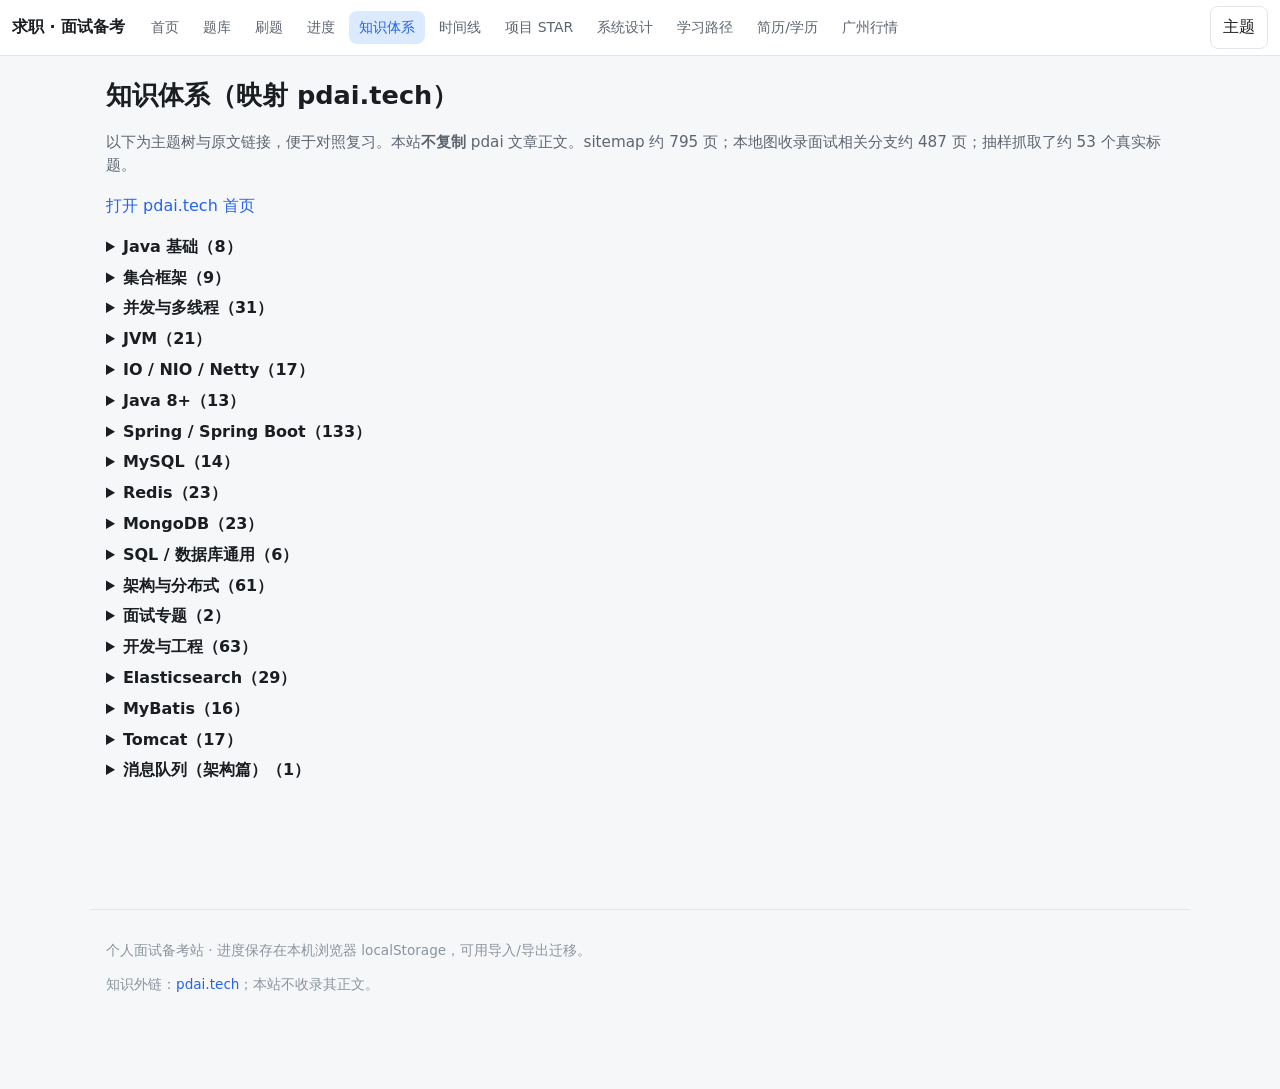
==== knowledge.html @ 30c990af "Interview prep static site" ====
<!DOCTYPE html>
<html lang="zh-Hans">
<head>
<meta charset="utf-8"/>
<meta name="viewport" content="width=device-width, initial-scale=1"/>
<title>知识体系 · 面试备考</title>
<link rel="stylesheet" href="./css/style.css"/>
</head>
<body>
<nav class="nav">
  <a class="brand" href="./index.html">求职<span> · 面试备考</span></a>
  <div class="links">
    <a href="./index.html">首页</a>
    <a href="./questions.html">题库</a>
    <a href="./practice.html">刷题</a>
    <a href="./progress.html">进度</a>
    <a href="./knowledge.html">知识体系</a>
    <a href="./guide/timeline.html">时间线</a>
    <a href="./guide/projects.html">项目 STAR</a>
    <a href="./guide/system-design.html">系统设计</a>
    <a href="./guide/study-path.html">学习路径</a>
    <a href="./guide/resume.html">简历/学历</a>
    <a href="./guide/job-market.html">广州行情</a>
  </div>
  <div class="tools"><button type="button" class="ghost" id="themeBtn">主题</button></div>
</nav>
<main class="wrap">

<h1>知识体系（映射 pdai.tech）</h1>
<p class="muted">以下为主题树与原文链接，便于对照复习。本站<strong>不复制</strong> pdai 文章正文。sitemap 约 795 页；本地图收录面试相关分支约 <span id="kCount"></span> 页；抽样抓取了约 53 个真实标题。</p>
<p><a href="https://pdai.tech/" target="_blank" rel="noopener">打开 pdai.tech 首页</a></p>
<div class="tree" id="tree"></div>

</main>
<div class="footer wrap">
  <p>个人面试备考站 · 进度保存在本机浏览器 localStorage，可用导入/导出迁移。</p>
  <p>知识外链：<a href="https://pdai.tech/" target="_blank" rel="noopener">pdai.tech</a>；本站不收录其正文。</p>
</div>

<script src="./data/questions.js"></script>
<script src="./data/guide.js"></script>
<script src="./data/knowledge.js"></script>
<script src="./js/storage.js"></script>
<script src="./js/common.js"></script>
<script src="./js/knowledge.js"></script>
<script>
document.getElementById('themeBtn')?.addEventListener('click', () => {
  const cur = AppCommon.state.settings.theme || 'system';
  const next = cur === 'light' ? 'dark' : cur === 'dark' ? 'system' : 'light';
  AppCommon.setTheme(next);
  AppCommon.toast('主题：' + ({light:'浅色',dark:'深色',system:'跟随系统'})[next]);
});
</script>
</body>
</html>
---- css/style.css ----
:root {
  --bg: #f6f7f9;
  --bg-elev: #ffffff;
  --text: #1a1d21;
  --text2: #5c6570;
  --text3: #8b949e;
  --border: #e2e5ea;
  --accent: #2563eb;
  --accent-soft: #dbeafe;
  --danger: #dc2626;
  --warn: #d97706;
  --success: #059669;
  --radius: 12px;
  --shadow: 0 1px 2px rgba(0,0,0,.04), 0 4px 16px rgba(0,0,0,.04);
  --nav-h: 56px;
  --font: ui-sans-serif, system-ui, -apple-system, "Segoe UI", "PingFang SC", "Noto Sans SC", sans-serif;
  --mono: ui-monospace, SFMono-Regular, Menlo, Consolas, monospace;
}
html.dark {
  --bg: #0f1419;
  --bg-elev: #1a222c;
  --text: #e7ecf1;
  --text2: #a8b3bf;
  --text3: #7a8694;
  --border: #2a3441;
  --accent: #60a5fa;
  --accent-soft: #1e3a5f;
  --danger: #f87171;
  --warn: #fbbf24;
  --success: #34d399;
  --shadow: 0 1px 2px rgba(0,0,0,.3);
}
* { box-sizing: border-box; }
html { scroll-behavior: smooth; }
body {
  margin: 0; font-family: var(--font); background: var(--bg); color: var(--text);
  line-height: 1.55; min-height: 100vh;
}
a { color: var(--accent); text-decoration: none; }
a:hover { text-decoration: underline; }
.wrap { max-width: 1100px; margin: 0 auto; padding: 20px 16px 80px; }
.nav {
  position: sticky; top: 0; z-index: 50; height: var(--nav-h);
  background: color-mix(in srgb, var(--bg-elev) 92%, transparent);
  backdrop-filter: blur(10px); border-bottom: 1px solid var(--border);
  display: flex; align-items: center; gap: 8px; padding: 0 12px;
}
.nav .brand { font-weight: 700; color: var(--text); white-space: nowrap; margin-right: 8px; }
.nav .links { display: flex; flex-wrap: wrap; gap: 4px; flex: 1; overflow: auto; }
.nav .links a {
  color: var(--text2); padding: 6px 10px; border-radius: 8px; font-size: 14px; white-space: nowrap;
}
.nav .links a.active, .nav .links a:hover { background: var(--accent-soft); color: var(--accent); text-decoration: none; }
.nav .tools { display: flex; gap: 6px; }
button, .btn {
  font: inherit; cursor: pointer; border: 1px solid var(--border); background: var(--bg-elev);
  color: var(--text); border-radius: 8px; padding: 8px 12px;
}
button.primary, .btn.primary { background: var(--accent); color: #fff; border-color: transparent; }
button.ghost { background: transparent; }
button:disabled { opacity: .5; cursor: not-allowed; }
.card {
  background: var(--bg-elev); border: 1px solid var(--border); border-radius: var(--radius);
  padding: 16px 18px; box-shadow: var(--shadow); margin-bottom: 12px;
}
h1 { font-size: 1.6rem; margin: 0 0 8px; }
h2 { font-size: 1.2rem; margin: 24px 0 10px; }
h3 { font-size: 1.05rem; margin: 0 0 8px; }
.muted { color: var(--text2); font-size: .95rem; }
.tiny { color: var(--text3); font-size: .82rem; }
.grid { display: grid; gap: 12px; }
.grid.cols-3 { grid-template-columns: repeat(3, 1fr); }
.grid.cols-2 { grid-template-columns: repeat(2, 1fr); }
@media (max-width: 800px) {
  .grid.cols-3, .grid.cols-2 { grid-template-columns: 1fr; }
  .nav .brand span { display: none; }
}
.metric { text-align: left; }
.metric .v { font-size: 1.6rem; font-weight: 700; }
.metric .l { color: var(--text2); font-size: .85rem; }
.filters { display: flex; flex-wrap: wrap; gap: 8px; margin: 12px 0; align-items: center; }
.filters input[type=search], .filters select, textarea, input[type=text] {
  font: inherit; padding: 8px 10px; border-radius: 8px; border: 1px solid var(--border);
  background: var(--bg); color: var(--text); min-width: 0;
}
.filters input[type=search] { flex: 1; min-width: 160px; }
.tag {
  display: inline-block; font-size: 12px; padding: 2px 8px; border-radius: 999px;
  background: var(--accent-soft); color: var(--accent); margin-right: 4px;
}
.tag.p-必背 { background: #fee2e2; color: #b91c1c; }
.tag.p-重点 { background: #fef3c7; color: #b45309; }
.tag.p-了解 { background: #e5e7eb; color: #4b5563; }
html.dark .tag.p-必背 { background: #450a0a; color: #fca5a5; }
html.dark .tag.p-重点 { background: #451a03; color: #fcd34d; }
html.dark .tag.p-了解 { background: #1f2937; color: #9ca3af; }
.q-item .q-title { font-weight: 600; margin: 6px 0; }
.q-item .points { margin: 8px 0 0; padding-left: 18px; color: var(--text2); }
.q-item .points li { margin: 2px 0; }
.q-actions { display: flex; flex-wrap: wrap; gap: 6px; margin-top: 10px; align-items: center; }
.seg { display: inline-flex; border: 1px solid var(--border); border-radius: 8px; overflow: hidden; }
.seg button { border: 0; border-right: 1px solid var(--border); border-radius: 0; padding: 6px 10px; background: transparent; }
.seg button:last-child { border-right: 0; }
.seg button.on-未学 { background: #e5e7eb; }
.seg button.on-模糊 { background: #fef3c7; }
.seg button.on-掌握 { background: #d1fae5; }
html.dark .seg button.on-未学 { background: #374151; }
html.dark .seg button.on-模糊 { background: #78350f; }
html.dark .seg button.on-掌握 { background: #064e3b; }
.note { width: 100%; min-height: 48px; margin-top: 8px; }
.progress-bar { height: 8px; background: var(--border); border-radius: 99px; overflow: hidden; }
.progress-bar > i { display: block; height: 100%; background: var(--accent); }
.flash {
  min-height: 280px; display: flex; flex-direction: column; justify-content: center;
  text-align: center; padding: 28px 20px;
}
.flash .q { font-size: 1.25rem; font-weight: 650; margin-bottom: 16px; }
.flash .meta { margin-bottom: 12px; }
.list-check { list-style: none; padding: 0; }
.list-check li { display: flex; gap: 8px; align-items: flex-start; padding: 8px 0; border-bottom: 1px solid var(--border); }
.list-check input { margin-top: 4px; }
.star-block textarea { width: 100%; min-height: 72px; margin: 4px 0 10px; }
.tree details { margin: 6px 0; }
.tree summary { cursor: pointer; font-weight: 600; }
.tree ul { padding-left: 18px; margin: 6px 0; }
.tree li { margin: 3px 0; font-size: .92rem; }
.footer { margin-top: 40px; color: var(--text3); font-size: .85rem; border-top: 1px solid var(--border); padding-top: 16px; }
.hidden { display: none !important; }
.toast {
  position: fixed; bottom: 20px; left: 50%; transform: translateX(-50%);
  background: var(--text); color: var(--bg); padding: 10px 16px; border-radius: 8px;
  z-index: 100; font-size: 14px;
}
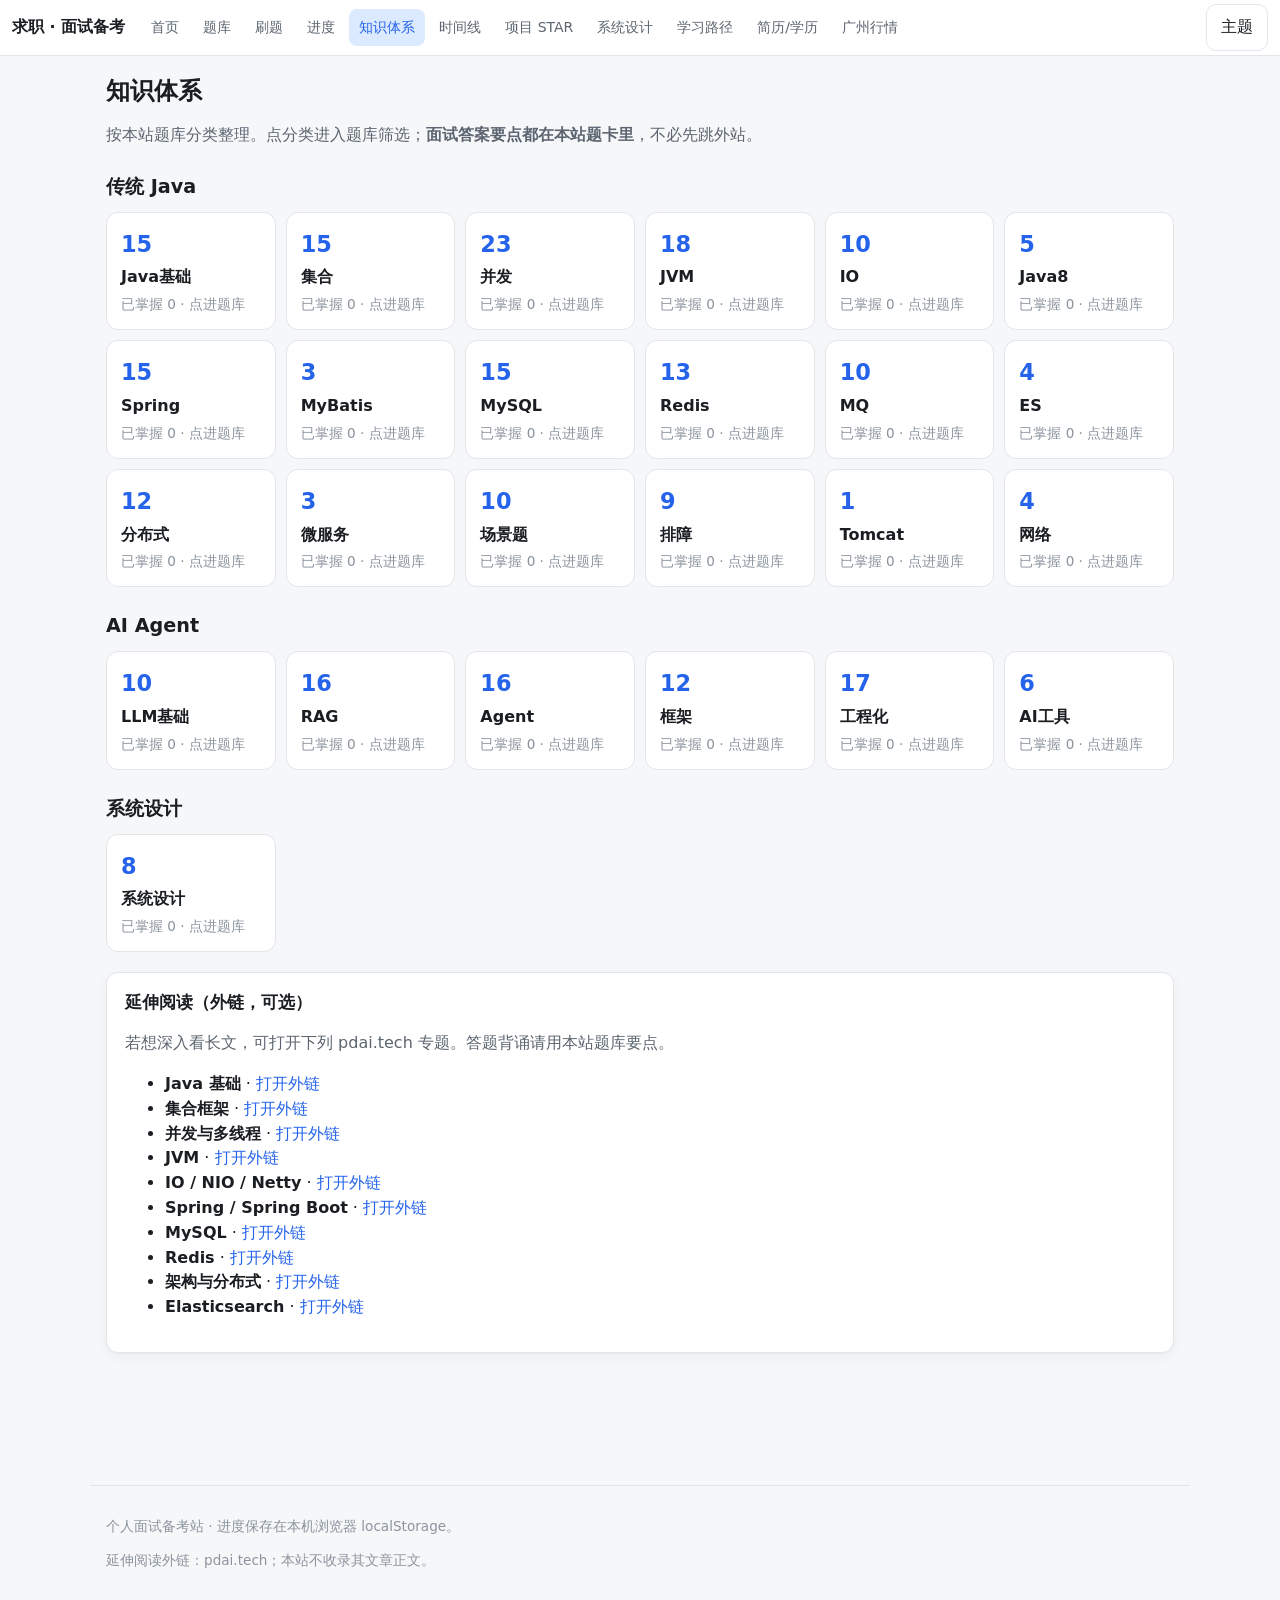
==== commit f47e7990: "Improve on-site answers and mobile layout Show interview key points on our cards; make pdai an optio" ====
--- a/knowledge.html
+++ b/knowledge.html
@@ -25,18 +25,24 @@
   <div class="tools"><button type="button" class="ghost" id="themeBtn">主题</button></div>
 </nav>
 <main class="wrap">
-
-<h1>知识体系（映射 pdai.tech）</h1>
-<p class="muted">以下为主题树与原文链接，便于对照复习。本站<strong>不复制</strong> pdai 文章正文。sitemap 约 795 页；本地图收录面试相关分支约 <span id="kCount"></span> 页；抽样抓取了约 53 个真实标题。</p>
-<p><a href="https://pdai.tech/" target="_blank" rel="noopener">打开 pdai.tech 首页</a></p>
-<div class="tree" id="tree"></div>
-
+<h1>知识体系</h1>
+<p class="muted">按本站题库分类整理。点分类进入题库筛选；<strong>面试答案要点都在本站题卡里</strong>，不必先跳外站。</p>
+<h2>传统 Java</h2>
+<div class="topic-grid" id="gridJava"></div>
+<h2>AI Agent</h2>
+<div class="topic-grid" id="gridAi"></div>
+<h2>系统设计</h2>
+<div class="topic-grid" id="gridSd"></div>
+<div class="card ext-box">
+  <h3>延伸阅读（外链，可选）</h3>
+  <p class="muted">若想深入看长文，可打开下列 pdai.tech 专题。答题背诵请用本站题库要点。</p>
+  <ul id="extList"></ul>
+</div>
 </main>
 <div class="footer wrap">
-  <p>个人面试备考站 · 进度保存在本机浏览器 localStorage，可用导入/导出迁移。</p>
-  <p>知识外链：<a href="https://pdai.tech/" target="_blank" rel="noopener">pdai.tech</a>；本站不收录其正文。</p>
+  <p>个人面试备考站 · 进度保存在本机浏览器 localStorage。</p>
+  <p>延伸阅读外链：pdai.tech；本站不收录其文章正文。</p>
 </div>
-
 <script src="./data/questions.js"></script>
 <script src="./data/guide.js"></script>
 <script src="./data/knowledge.js"></script>
--- a/css/style.css
+++ b/css/style.css
@@ -15,6 +15,7 @@
   --nav-h: 56px;
   --font: ui-sans-serif, system-ui, -apple-system, "Segoe UI", "PingFang SC", "Noto Sans SC", sans-serif;
   --mono: ui-monospace, SFMono-Regular, Menlo, Consolas, monospace;
+  --safe-bottom: env(safe-area-inset-bottom, 0px);
 }
 html.dark {
   --bg: #0f1419;
@@ -31,62 +32,68 @@
   --shadow: 0 1px 2px rgba(0,0,0,.3);
 }
 * { box-sizing: border-box; }
-html { scroll-behavior: smooth; }
+html { scroll-behavior: smooth; -webkit-text-size-adjust: 100%; }
 body {
   margin: 0; font-family: var(--font); background: var(--bg); color: var(--text);
-  line-height: 1.55; min-height: 100vh;
+  line-height: 1.55; min-height: 100vh; font-size: 16px;
 }
 a { color: var(--accent); text-decoration: none; }
 a:hover { text-decoration: underline; }
-.wrap { max-width: 1100px; margin: 0 auto; padding: 20px 16px 80px; }
+.wrap { max-width: 1100px; margin: 0 auto; padding: 20px 16px calc(80px + var(--safe-bottom)); }
 .nav {
-  position: sticky; top: 0; z-index: 50; height: var(--nav-h);
+  position: sticky; top: 0; z-index: 50; min-height: var(--nav-h);
   background: color-mix(in srgb, var(--bg-elev) 92%, transparent);
   backdrop-filter: blur(10px); border-bottom: 1px solid var(--border);
-  display: flex; align-items: center; gap: 8px; padding: 0 12px;
+  display: flex; align-items: center; gap: 8px; padding: 0 12px; flex-wrap: wrap;
 }
 .nav .brand { font-weight: 700; color: var(--text); white-space: nowrap; margin-right: 8px; }
-.nav .links { display: flex; flex-wrap: wrap; gap: 4px; flex: 1; overflow: auto; }
+.nav .links { display: flex; flex-wrap: wrap; gap: 4px; flex: 1; }
 .nav .links a {
-  color: var(--text2); padding: 6px 10px; border-radius: 8px; font-size: 14px; white-space: nowrap;
+  color: var(--text2); padding: 8px 10px; border-radius: 8px; font-size: 14px; white-space: nowrap;
 }
 .nav .links a.active, .nav .links a:hover { background: var(--accent-soft); color: var(--accent); text-decoration: none; }
-.nav .tools { display: flex; gap: 6px; }
+.nav .tools { display: flex; gap: 6px; align-items: center; margin-left: auto; }
+.nav-toggle {
+  display: none; width: 44px; height: 44px; align-items: center; justify-content: center;
+  border: 1px solid var(--border); border-radius: 10px; background: var(--bg-elev); font-size: 20px;
+}
 button, .btn {
   font: inherit; cursor: pointer; border: 1px solid var(--border); background: var(--bg-elev);
-  color: var(--text); border-radius: 8px; padding: 8px 12px;
+  color: var(--text); border-radius: 10px; padding: 10px 14px; min-height: 44px;
+  display: inline-flex; align-items: center; justify-content: center; gap: 6px;
 }
 button.primary, .btn.primary { background: var(--accent); color: #fff; border-color: transparent; }
 button.ghost { background: transparent; }
 button:disabled { opacity: .5; cursor: not-allowed; }
+label.btn { cursor: pointer; }
 .card {
   background: var(--bg-elev); border: 1px solid var(--border); border-radius: var(--radius);
-  padding: 16px 18px; box-shadow: var(--shadow); margin-bottom: 12px;
+  padding: 16px 18px; box-shadow: var(--shadow); margin-bottom: 12px; width: 100%;
 }
-h1 { font-size: 1.6rem; margin: 0 0 8px; }
+h1 { font-size: 1.5rem; margin: 0 0 8px; line-height: 1.3; }
 h2 { font-size: 1.2rem; margin: 24px 0 10px; }
 h3 { font-size: 1.05rem; margin: 0 0 8px; }
-.muted { color: var(--text2); font-size: .95rem; }
-.tiny { color: var(--text3); font-size: .82rem; }
+.muted { color: var(--text2); font-size: 1rem; }
+.tiny { color: var(--text3); font-size: .85rem; }
 .grid { display: grid; gap: 12px; }
 .grid.cols-3 { grid-template-columns: repeat(3, 1fr); }
 .grid.cols-2 { grid-template-columns: repeat(2, 1fr); }
-@media (max-width: 800px) {
-  .grid.cols-3, .grid.cols-2 { grid-template-columns: 1fr; }
-  .nav .brand span { display: none; }
+.metric { text-align: left; }
+.metric .v { font-size: 1.5rem; font-weight: 700; }
+.metric .l { color: var(--text2); font-size: .9rem; }
+.filters {
+  display: flex; flex-wrap: wrap; gap: 8px; margin: 12px 0; align-items: stretch;
 }
-.metric { text-align: left; }
-.metric .v { font-size: 1.6rem; font-weight: 700; }
-.metric .l { color: var(--text2); font-size: .85rem; }
-.filters { display: flex; flex-wrap: wrap; gap: 8px; margin: 12px 0; align-items: center; }
 .filters input[type=search], .filters select, textarea, input[type=text] {
-  font: inherit; padding: 8px 10px; border-radius: 8px; border: 1px solid var(--border);
-  background: var(--bg); color: var(--text); min-width: 0;
+  font: inherit; font-size: 16px; padding: 10px 12px; border-radius: 10px; border: 1px solid var(--border);
+  background: var(--bg); color: var(--text); min-width: 0; min-height: 44px;
 }
-.filters input[type=search] { flex: 1; min-width: 160px; }
+.filters input[type=search] { flex: 1 1 180px; }
+.filters select { flex: 1 1 140px; }
+.filters label { display: flex; align-items: center; gap: 6px; min-height: 44px; padding: 0 4px; }
 .tag {
-  display: inline-block; font-size: 12px; padding: 2px 8px; border-radius: 999px;
-  background: var(--accent-soft); color: var(--accent); margin-right: 4px;
+  display: inline-block; font-size: 12px; padding: 3px 8px; border-radius: 999px;
+  background: var(--accent-soft); color: var(--accent); margin: 0 4px 4px 0;
 }
 .tag.p-必背 { background: #fee2e2; color: #b91c1c; }
 .tag.p-重点 { background: #fef3c7; color: #b45309; }
@@ -94,12 +101,19 @@
 html.dark .tag.p-必背 { background: #450a0a; color: #fca5a5; }
 html.dark .tag.p-重点 { background: #451a03; color: #fcd34d; }
 html.dark .tag.p-了解 { background: #1f2937; color: #9ca3af; }
-.q-item .q-title { font-weight: 600; margin: 6px 0; }
-.q-item .points { margin: 8px 0 0; padding-left: 18px; color: var(--text2); }
-.q-item .points li { margin: 2px 0; }
-.q-actions { display: flex; flex-wrap: wrap; gap: 6px; margin-top: 10px; align-items: center; }
-.seg { display: inline-flex; border: 1px solid var(--border); border-radius: 8px; overflow: hidden; }
-.seg button { border: 0; border-right: 1px solid var(--border); border-radius: 0; padding: 6px 10px; background: transparent; }
+.q-item .q-title { font-weight: 650; margin: 8px 0; font-size: 1.05rem; line-height: 1.45; }
+.q-item .points { margin: 10px 0 0; padding-left: 1.2em; color: var(--text2); }
+.q-item .points li { margin: 4px 0; }
+.q-item .ext-link {
+  display: inline-block; margin-top: 8px; font-size: .8rem; color: var(--text3);
+}
+.q-item .ext-link a { color: var(--text3); text-decoration: underline; text-underline-offset: 2px; }
+.q-actions { display: flex; flex-wrap: wrap; gap: 8px; margin-top: 12px; align-items: center; }
+.seg { display: inline-flex; border: 1px solid var(--border); border-radius: 10px; overflow: hidden; }
+.seg button {
+  border: 0; border-right: 1px solid var(--border); border-radius: 0; padding: 10px 12px;
+  background: transparent; min-height: 44px; min-width: 52px;
+}
 .seg button:last-child { border-right: 0; }
 .seg button.on-未学 { background: #e5e7eb; }
 .seg button.on-模糊 { background: #fef3c7; }
@@ -107,27 +121,76 @@
 html.dark .seg button.on-未学 { background: #374151; }
 html.dark .seg button.on-模糊 { background: #78350f; }
 html.dark .seg button.on-掌握 { background: #064e3b; }
-.note { width: 100%; min-height: 48px; margin-top: 8px; }
+.note { width: 100%; min-height: 56px; margin-top: 8px; }
 .progress-bar { height: 8px; background: var(--border); border-radius: 99px; overflow: hidden; }
 .progress-bar > i { display: block; height: 100%; background: var(--accent); }
 .flash {
-  min-height: 280px; display: flex; flex-direction: column; justify-content: center;
-  text-align: center; padding: 28px 20px;
+  min-height: min(62vh, 520px); display: flex; flex-direction: column; justify-content: center;
+  text-align: center; padding: 24px 16px;
 }
-.flash .q { font-size: 1.25rem; font-weight: 650; margin-bottom: 16px; }
+.flash .q { font-size: 1.2rem; font-weight: 650; margin-bottom: 16px; line-height: 1.4; }
 .flash .meta { margin-bottom: 12px; }
+.flash .flash-actions {
+  margin-top: 16px; display: grid; grid-template-columns: 1fr 1fr; gap: 8px;
+}
+.flash .flash-actions button { width: 100%; }
+.flash .flash-actions .span2 { grid-column: 1 / -1; }
 .list-check { list-style: none; padding: 0; }
-.list-check li { display: flex; gap: 8px; align-items: flex-start; padding: 8px 0; border-bottom: 1px solid var(--border); }
-.list-check input { margin-top: 4px; }
+.list-check li { display: flex; gap: 8px; align-items: flex-start; padding: 10px 0; border-bottom: 1px solid var(--border); }
+.list-check input { margin-top: 4px; width: 18px; height: 18px; }
 .star-block textarea { width: 100%; min-height: 72px; margin: 4px 0 10px; }
 .tree details { margin: 6px 0; }
-.tree summary { cursor: pointer; font-weight: 600; }
+.tree summary { cursor: pointer; font-weight: 600; padding: 8px 0; }
 .tree ul { padding-left: 18px; margin: 6px 0; }
-.tree li { margin: 3px 0; font-size: .92rem; }
+.tree li { margin: 6px 0; font-size: 1rem; }
+.topic-grid { display: grid; grid-template-columns: repeat(auto-fill, minmax(160px, 1fr)); gap: 10px; }
+.topic-card {
+  display: block; padding: 14px; border: 1px solid var(--border); border-radius: 12px;
+  background: var(--bg-elev); color: inherit; text-decoration: none; min-height: 88px;
+}
+.topic-card:hover { border-color: var(--accent); text-decoration: none; }
+.topic-card .n { font-size: 1.4rem; font-weight: 700; color: var(--accent); }
+.topic-card .t { font-weight: 600; margin-top: 4px; }
+.topic-card .s { color: var(--text3); font-size: .85rem; margin-top: 4px; }
+.ext-box { margin-top: 20px; }
+.ext-box a { word-break: break-all; }
 .footer { margin-top: 40px; color: var(--text3); font-size: .85rem; border-top: 1px solid var(--border); padding-top: 16px; }
 .hidden { display: none !important; }
 .toast {
-  position: fixed; bottom: 20px; left: 50%; transform: translateX(-50%);
+  position: fixed; bottom: calc(20px + var(--safe-bottom)); left: 50%; transform: translateX(-50%);
   background: var(--text); color: var(--bg); padding: 10px 16px; border-radius: 8px;
-  z-index: 100; font-size: 14px;
+  z-index: 100; font-size: 14px; max-width: 90vw;
 }
+
+/* Tablet */
+@media (max-width: 800px) {
+  .grid.cols-3, .grid.cols-2 { grid-template-columns: 1fr; }
+  .nav .brand span { display: none; }
+  .wrap { padding: 16px 12px calc(88px + var(--safe-bottom)); }
+  .filters { flex-direction: column; align-items: stretch; }
+  .filters input[type=search], .filters select { width: 100%; flex: none; }
+}
+
+/* Phone: hamburger + bottom-friendly */
+@media (max-width: 480px) {
+  body { font-size: 16px; }
+  h1 { font-size: 1.35rem; }
+  .nav { padding: 6px 10px; }
+  .nav-toggle { display: inline-flex; }
+  .nav .links {
+    display: none; width: 100%; flex-direction: column; flex: 1 0 100%;
+    padding: 8px 0 12px; max-height: min(70vh, 520px); overflow: auto;
+  }
+  .nav.open .links { display: flex; }
+  .nav .links a { padding: 12px 14px; font-size: 16px; }
+  .q-actions .seg { width: 100%; }
+  .q-actions .seg button { flex: 1; }
+  .flash { min-height: calc(100vh - 200px); padding: 16px 12px; }
+  .flash .q { font-size: 1.15rem; }
+  .topic-grid { grid-template-columns: 1fr 1fr; }
+  .card { padding: 14px; }
+}
+
+@media (max-width: 360px) {
+  .topic-grid { grid-template-columns: 1fr; }
+}
